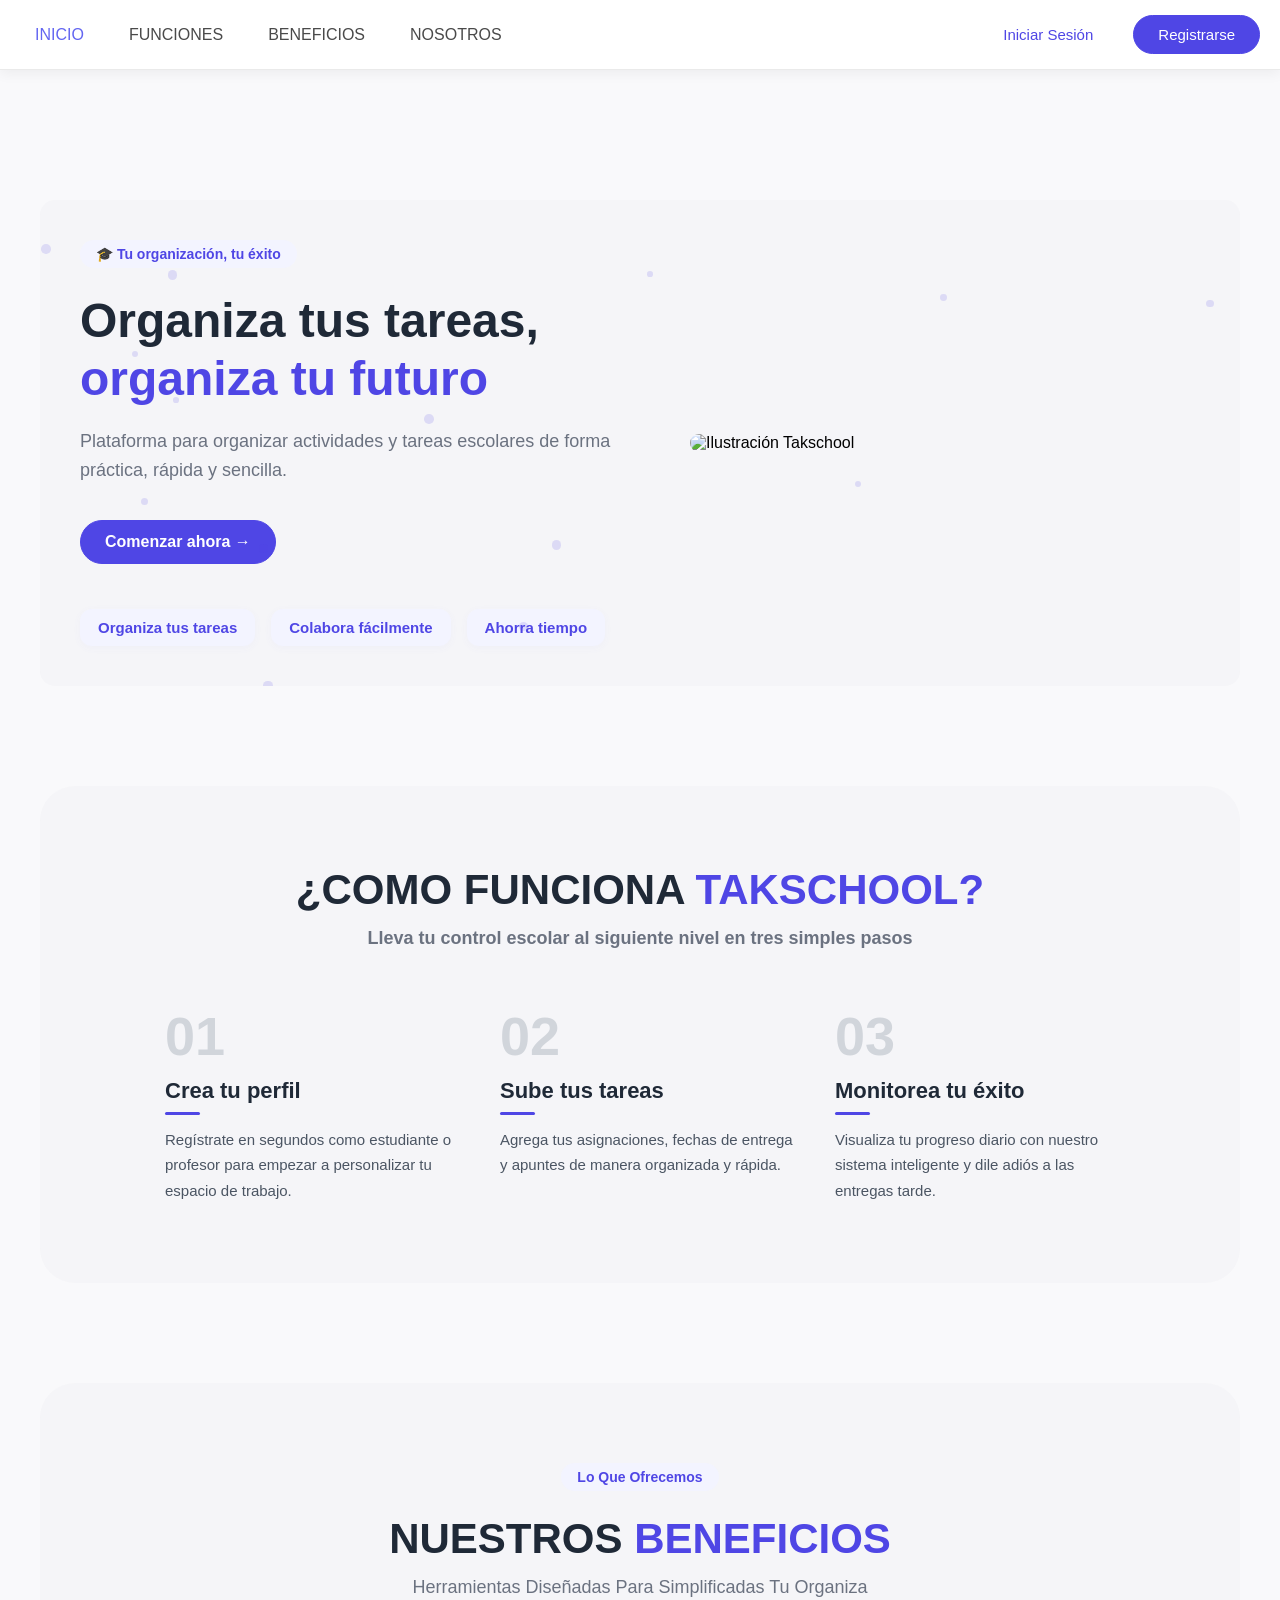
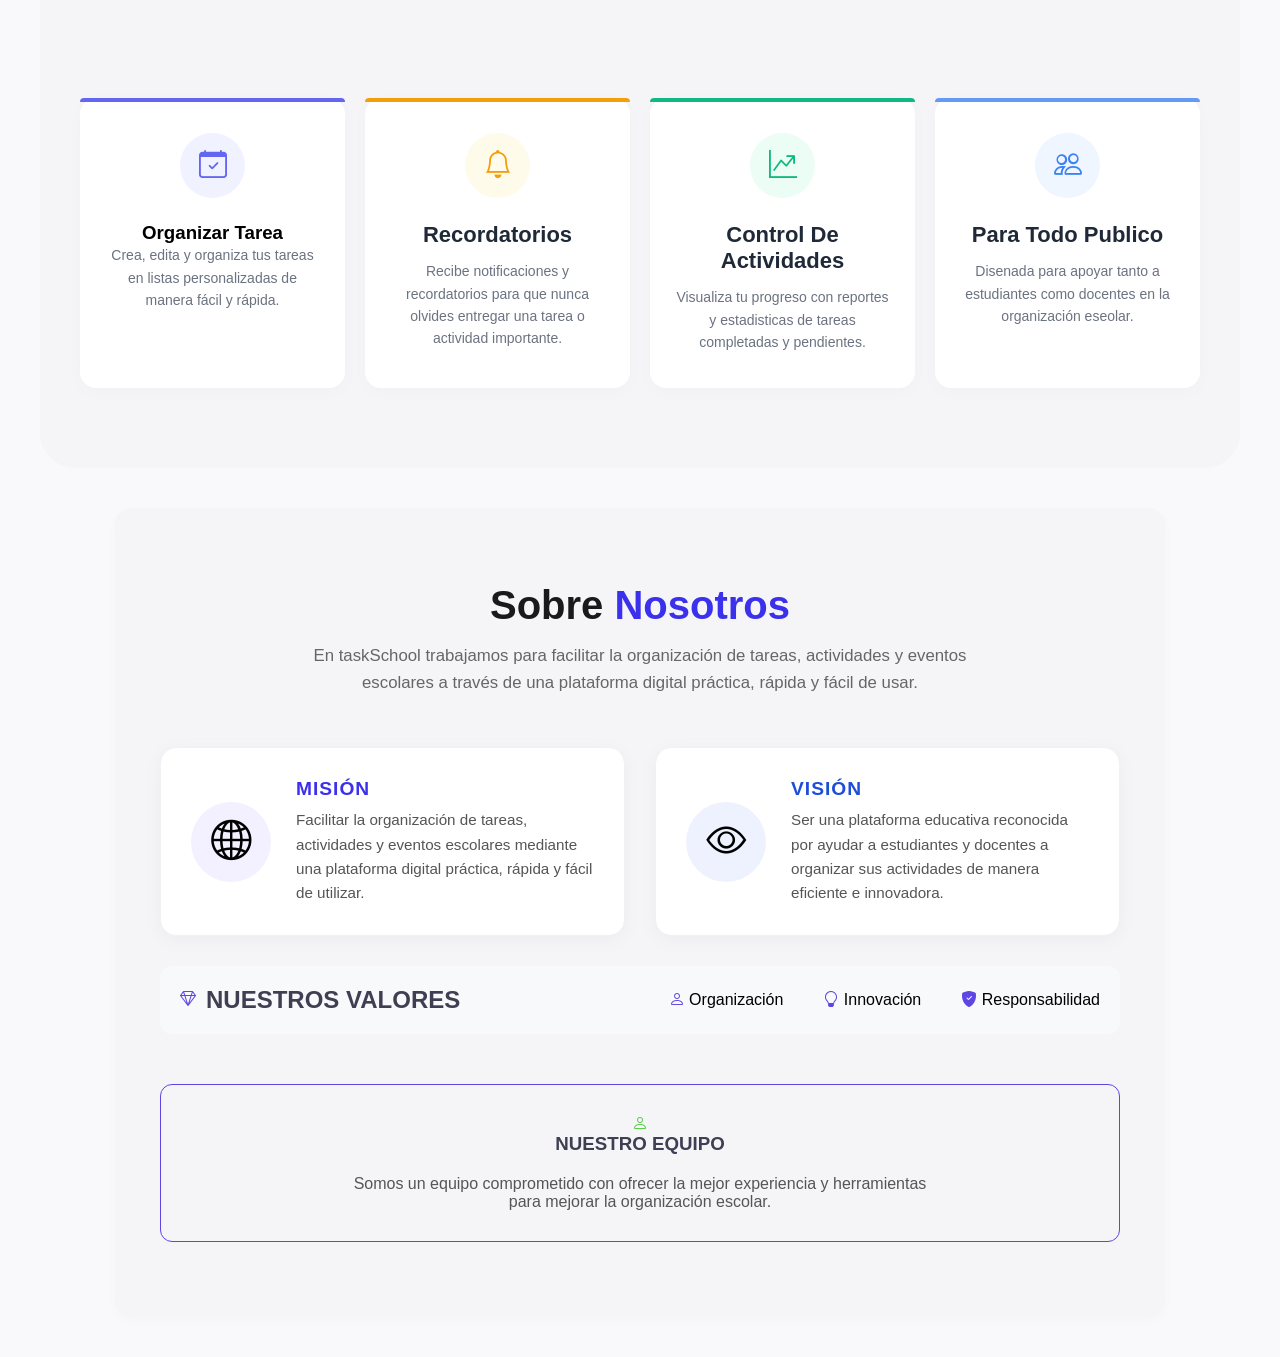
==== index.html @ 9f0e366b "Add files via upload" ====
<!DOCTYPE html>
<html lang="en">
<head>
    <meta charset="UTF-8">
    <meta name="viewport" content="width, initial-scale=1.0">
    <title>Takschool</title>
    <link rel="stylesheet" href="https://cdn.jsdelivr.net/npm/bootstrap-icons@1.11.3/font/bootstrap-icons.min.css">
    <link rel="stylesheet" href="style.css">
</div>
</div>
</head>

<body>

<nav class="navegador">
<ul class="menu-central">
  <li><a href="#inicio">INICIO</a></li> 
    <li><a href="#funciones">FUNCIONES</a></li>
    <li><a href="#beneficios">BENEFICIOS</a></li>
      <li><a href="#nosotros">NOSOTROS</a></li>
  </ul>

  <div class="botones-derecha">
<div class="botones-derecha">
  <a href="autenticacion.html" class="btn-login">Iniciar Sesión</a>
  <a href="autenticacion.html#registro" class="btn-registro">Registrarse</a>
</div>

  </div>
</nav>

<section class="columna-izquierda" style="display: flex; flex-direction: row; align-items: center; justify-content: space-between; gap: 40px; max-width: 1200px; margin: 130px auto 50px auto; padding: 40px;">
  <div class="texto-accion" style="flex: 1; max-width: 550px;">
    <div class="contenido">
      <span>🎓 Tu organización, tu éxito</span>
    </div>
    <h1 class="titulo">Organiza tus tareas, <br><span class="titulo-resaltado">organiza tu futuro</span></h1>
    <p class="Descripcion-general">Plataforma para organizar actividades y tareas escolares de forma práctica, rápida y sencilla.</p>
    
    <div class="boton">
      <a href="#" class="btn-registro" style="background-color: #4f46e5; color: white; padding: 12px 24px; border-radius: 8px; text-decoration: none; font-weight: 600; margin-right: 15px;">Comenzar ahora →</a>
    </div>

    <div class="beneficios">
      <div class="beneficio-item">Organiza tus tareas</div>
      <div class="beneficio-item">Colabora fácilmente</div>
      <div class="beneficio-item">Ahorra tiempo</div>
    </div>
  </div>

 <div class="columna-derecha-imagen" style="flex: 1; max-width: 600px; width: 100%; display: flex; justify-content: center;">
    <img src="img/imagen.jpeg" alt="Ilustración Takschool" style="width: 110%; height: auto; object-fit: contain; border-radius: 24px;">
  </div>

</section>
  </div>
 </div>
</p>
</main>

<section class="funcionamiento-seccion" id="funciones">
  <div class="funcionamiento-encabezado">
  <h2 class="funcionamiento-titulo"> ¿COMO FUNCIONA <span class="morado"> TAKSCHOOL?</span><h2>
  <p class="funcionamiento-subtitulo">Lleva tu control escolar al siguiente nivel en tres simples pasos</p>
</div>

<div class="cuadra-pasos">

<div class="tarjeta-paso">
  <span class="numero-fondo">01</span>
<h3>Crea tu perfil</h3>
<p>Regístrate en segundos como estudiante o profesor para empezar a personalizar tu espacio de trabajo.</p>
</div>

<div class="tarjeta-paso">
  <span class="numero-fondo">02</span>
  <h3>Sube tus tareas</h3>
  <p>Agrega tus asignaciones, fechas de entrega y apuntes de manera organizada y rápida.</p>
</div>

<div class="tarjeta-paso">
  <span class="numero-fondo">03</span>
  <h3>Monitorea tu éxito</h3>
  <p>Visualiza tu progreso diario con nuestro sistema inteligente y dile adiós a las entregas tarde.</p>
</div>

</div>
</section>



<section class="beneficios-seccion" id="beneficios">
  <div class="beneficio-encabezado">
    <div class="contenido">Lo Que Ofrecemos</div>
  <h2 class="beneficio-titulo"> NUESTROS <span class="azul-resaltado"> BENEFICIOS </span></h2>
  <p class="beneficio-subtitulo">Herramientas Diseñadas Para Simplificadas Tu Organiza</a></p>
</div>


  <div class="cuadros-beneficios">

<div class="tarjeta-beneficio borde-morado">
  <div class="b-icono bg-morado-claro"><i class="bi bi-calendar-check"></i></div>
  <span class="titulo-beneficio"><h3>Organizar Tarea</h3></span>
<p>Crea, edita y organiza tus tareas en listas personalizadas de manera fácil y rápida.</p>
</div>

<div class="tarjeta-beneficio borde-amarillo">
  <div class="b-icono bg-amarillo-claro"><i class="bi bi-bell"></i></div>
<span class="titulo-beneficios">
  <h3>Recordatorios</h3></span>
  <p>Recibe notificaciones y recordatorios para que nunca olvides entregar una tarea o actividad importante.</p>
</div>

<div class="tarjeta-beneficio borde-verde">
  <div class="b-icono bg-verde-claro"><i class="bi bi-graph-up-arrow"></i></div>
  <span class="titulo-beneficios">
  <h3>Control De Actividades </h3></span>
  <p>Visualiza tu progreso con reportes y estadisticas de tareas completadas y pendientes.</p>
</div>

<div class="tarjeta-beneficio borde-celeste">
  <div class="b-icono bg-azul-claro"><i class="bi bi-people"></i></div>
  <span class="titulo-beneficios">
  <h3>Para Todo Publico </h3></span>
  <p>Disenada para apoyar tanto a estudiantes como docentes en la organización eseolar.</p>
</div>
</div>
</div>
</section>
</div>

<div class="mi-caja-gris">
<section class="nosotros-seccion" id="nosotros"> 
    

    <div class="nosotros-encabezado"> 
        <h2 class="nosotros-titulo">Sobre <span class="azul-fuerte">Nosotros</span></h2> 
        <p class="nosotros-subtitulo">En taskSchool trabajamos para facilitar la organización de tareas, actividades y eventos escolares a través de una plataforma digital práctica, rápida y fácil de usar.</p> 
    </div> 

    <div class="bloque-mv">

        <div class="tarjeta-mv"> 
            <div class="icono-contenedor morado-bg">
                <div class="🌐"><i class="bi bi-globe2"  style="font-size: 40px;"></i></div>
            </div>
            <div class="contenido-mv">
                <h3>MISIÓN</h3> 
                <p>Facilitar la organización de tareas, actividades y eventos escolares mediante una plataforma digital práctica, rápida y fácil de utilizar.</p> 
            </div>
        </div> 

        <div class="tarjeta-mv"> 
            <div class="icono-contenedor azul-bg">
                <div class="👁️"><i class="bi bi-eye"  style="font-size: 40px; "></i></div>
            </div>
            <div class="contenido-mv">
                <h3>VISIÓN</h3> 
                <p>Ser una plataforma educativa reconocida por ayudar a estudiantes y docentes a organizar sus actividades de manera eficiente e innovadora.</p> 
            </div>
        </div> 
    </div>

<div class="valores-card">
  
  <div class="valores-titulo-contenedor">
  <i class="bi bi-gem" style="color: #5c46e4"></i>
  <h2 class="valores-texto" style="color: #3e3f52">NUESTROS VALORES</h2>
</div>


  <div class="valores-lista">
    <div class="🧒">
      <i class="bi bi-person" style="color: #5c46e4"></i>
      <span>Organización</span>
    </div>
    <div class="💡">
      <i class="bi bi-lightbulb" style="color: #5c46e4"></i>
      <span>Innovación</span>
    </div>
    <div class="🛡️">
      <i class="bi bi-shield-fill-check" style="color: #5c46e4" ></i >
      <span>Responsabilidad</span>
    </div>
  </div>

</div>

<div class="equipo-card-principal">
  <div class="🧒">
    <i class="bi bi-person" style="color: #5c4"></i>
    <h3 class="texto" style="color: #3e3f52">NUESTRO EQUIPO</h3>
  </div>
  <p class="equipo-descripcion">
    Somos un equipo comprometido con ofrecer la mejor experiencia y herramientas para mejorar la organización escolar.
  </p>
</div>
</div>
</section>
</section>

    <script src="script.js"></script>
    
</body>
</html>
---- style.css ----
* {
  margin: 0;
  padding: 0;
  box-sizing: border-box;
}

body {
  background-color: #f9f9fb;
  scroll-behavior: smooth;
  padding-top: 70px;
}

.navegador {
  width: 100%;
  height: auto;
  min-height: 70px;
  background-color: #ffffff;
  border-bottom: 1px solid #eaeaea;
  display: flex;
  align-items: center;
  justify-content: flex-end;
  font-family: 'Inter', sans-serif;
  position: fixed;
  top: 0;
  left: 0;
  z-index: 1000;
  box-shadow: 0 4px 12px rgba(0, 0, 0, 0.05);
  flex-wrap: wrap;
  padding: 10px 20px;
}

.menu-central {
  list-style: none;
  display: flex;
  gap: 15px;
  margin-right: auto;
  position: relative;
  flex-wrap: wrap;
}

.menu-central li a {
  display: block;
  color: #4a4a4a;
  font-size: 16px;
  font-weight: 500;
  text-decoration: none;
  padding: 10px 15px;
  transition: color 0.2s ease;
}

.menu-central li.activo a {
  color: #6366f1 !important;
}
.menu-central li a:hover {
  color: #4f3cff;
}

.menu-central::after {
  content: '';
  position: absolute;
  bottom: -12px;
  height: 3px;
  background-color: #6366f1;
  border-radius: 2px;
  animation: moverLineaMorada linear both;
  animation-timeline: scroll(root);
}


.botones-derecha {
  display: flex;
  gap: 16px;
  align-items: center;
  flex-shrink: 0;
}

.botones-derecha a {
  text-decoration: none;
  font-size: 15px;
  font-weight: 500;
  padding: 10px 24px;
  font-family: 'Inter', sans-serif;
  white-space: nowrap;
  transition: all 0.2s ease-in-out;
}

.btn-login {
  color: #4f46e5;
  background-color: #ffffff;
  border-radius: 8px;
}

.btn-login:hover {
  border-color: #4f46e5;
  background-color: #f8fafc;
}

.btn-registro {
  color: #ffffff !important;
  background-color: #4f46e5 !important;
  border: 1.5px solid #4f46e5;
  border-radius: 50px !important;
}

.btn-registro:hover {
  background-color: #4338ca !important;
  border-color: #4338ca;
}

.columna-izquierda {
  max-width: 1200px;
  margin: 130px auto 50px auto;
  padding: 40px;
  display: flex;
  align-items: center;
  justify-content: space-between;
  gap: 40px;
  font-family: 'Inter', sans-serif;
  border-radius: 15px;
  background-color: #d6d6d81f;
  flex-wrap: wrap;
}

.columna-izquierda img {
  width: 100%;
  max-width: 480px;
  height: auto;
  flex: 1 1 320px;
  min-width: 280px;
  object-fit: contain;
}

.texto-accion {
  flex: 1 1 300px;
  max-width: 550px;
  min-width: 280px;
}

.contenido {
  display: inline-flex;
  align-items: center;
  gap: 8px;
  background-color: #f3f4ff;
  color: #4f46e5;
  padding: 6px 16px;
  border-radius: 20px;
  font-size: 14px;
  font-weight: 600;
  margin-bottom: 24px;
}

.titulo {
  font-size: 48px;
  font-weight: 800;
  color: #1f2937;
  line-height: 1.2;
  margin-bottom: 20px;
}

.titulo-resaltado {
  color: #4f46e5;
}

.Descripcion-general {
  font-size: 18px;
  color: #6b7280;
  line-height: 1.6;
  margin-bottom: 35px;
}

.boton {
  display: flex;
  gap: 16px;
  margin-bottom: 45px;
  flex-wrap: wrap;
}

.boton a {
  text-decoration: none;
  font-size: 16px;
  font-weight: 600;
  padding: 12px 28px;
  border-radius: 8px;
  transition: all 0.2s ease;
}

.boton-conocer {
  display: inline-block;
  background-color: white;
  color: #4f46e5;
  border: 1.5px solid #d1d5db;
  border-radius: 8px;
  padding: 12px 28px;
  text-decoration: none;
  font-weight: 600;
  transition: all 0.2s ease;
}

.boton-conocer:hover {
  border-color: #4f46e5;
  background-color: #f8fafc;
}

.beneficios {
  display: flex;
  flex-direction: row;
  flex-wrap: wrap;
  gap: 16px;
  margin-top: 35px;
}

.beneficio-item {
  display: flex;
  align-items: center;
  gap: 10px;
  justify-content: center;
  background-color: #f3f4ff;
  padding: 10px 18px;
  border-radius: 12px;
  font-size: 15px;
  color: #4f46e5;
  font-weight: 600;
  font-family: 'Inter', sans-serif;
  box-shadow: 0 2px 8px rgba(99, 102, 241, 0.04);
}

.beneficio-item img {
  width: 88px;
  object-fit: contain;
  flex-shrink: 0;
}

.funcionamiento-seccion,
.beneficios-seccion {
  width: 100%;
  max-width: 1200px;
  margin: 100px auto 0 auto;
  background-color: #d6d6d81f;
  padding: 80px 40px;
  font-family: 'Inter', sans-serif;
  display: flex;
  flex-direction: column;
  align-items: center;
  border-radius: 35px;
}

.funcionamiento-encabezado,
.beneficio-encabezado {
  width: 100%;
  max-width: 800px;
  text-align: center;
  margin-bottom: 60px;
}

.funcionamiento-titulo,
.beneficio-titulo {
  font-size: 42px;
  font-weight: 800;
  color: #1f2937;
  margin-bottom: 14px;
  text-align: center;
}

.funcionamiento-titulo .morado,
.beneficio-titulo .azul-resaltado {
  color: #4f46e5;
}

.funcionamiento-subtitulo,
.beneficio-subtitulo {
  font-size: 18px;
  color: #6b7280;
  text-align: center;
}

.cuadra-pasos {
  width: 100%;
  max-width: 950px;
  margin: 0 auto;
  display: flex;
  flex-wrap: wrap;
  gap: 40px;
  justify-content: center;
}

.tarjeta-paso {
  flex: 1 1 280px;
  max-width: 340px;
  background-color: transparent;
  text-align: left;
}

.tarjeta-paso:nth-child(3) {
  flex-grow: 0;
}

.numero-fondo {
  display: block;
  font-size: 54px;
  font-weight: 900;
  color: #d1d5db;
  line-height: 1;
  margin-bottom: 15px;
  font-family: 'montserrat', sans-serif;
}

.tarjeta-paso h3 {
  font-size: 22px;
  font-weight: 700;
  color: #1f2937;
  margin-bottom: 12px;
}

.tarjeta-paso h3::after {
  content: '';
  display: block;
  width: 35px;
  height: 3px;
  background-color: #4f46e5;
  border-radius: 2px;
  margin-top: 8px;
}

.tarjeta-paso p {
  font-size: 15px;
  color: #4b5563;
  line-height: 1.7;
}

.cuadros-beneficios {
  width: 100%;
  max-width: 100%;
  display: flex;
  justify-content: center;
  align-items: stretch;
  gap: 20px;
  margin-top: 40px;
  flex-wrap: wrap;
}

.tarjeta-beneficio {
  flex: 1 1 250px;
  background-color: #ffffff;
  border-radius: 16px;
  padding: 35px 24px;
  text-align: center;
  box-shadow: 0 4px 20px rgba(0, 0, 0, 0.02);
  display: flex;
  flex-direction: column;
  align-items: center;
  position: relative;
  transition: transform 0.3s ease, box-shadow 0.3s ease;
}

.tarjeta-beneficio:hover {
  transform: translateY(-6px);
  box-shadow: 0 12px 30px rgba(0, 0, 0, 0.06);
}

.tarjeta-beneficio::before {
  content: '';
  position: absolute;
  top: 0;
  left: 0;
  width: 100%;
  height: 4px;
  border-top-left-radius: 16px;
  border-top-right-radius: 16px;
}

.borde-morado::before { background-color: #6366f1; }
.borde-amarillo::before { background-color: #f59e0b; }
.borde-verde::before { background-color: #10b981; }
.borde-celeste::before { background-color: #639af3; }

.b-icono {
  width: 65px;
  height: 65px;
  border-radius: 50%;
  display: flex;
  align-items: center;
  justify-content: center;
  font-size: 28px;
  margin-bottom: 24px;
}

.bg-morado-claro { background-color: #f0f2ff; color: #6366f1; }
.bg-amarillo-claro { background-color: #fffbeb; color: #f59e0b; }
.bg-verde-claro { background-color: #ecfdf5; color: #10b981; }
.bg-azul-claro { background-color: #eff6ff; color: #3b82f6; }

.titulo-beneficios h3 {
  font-size: 22px;
  font-weight: 700;
  color: #1f2937;
  margin-bottom: 12px;
}

.tarjeta-beneficio p {
  font-size: 14px;
  color: #6b7280;
  line-height: 1.6;
}

.azul-resaltado {
  color: #4f46e5;
}

@media (max-width: 768px) {
  .navegador {
    justify-content: center;
    flex-direction: column;
    gap: 12px;
    padding: 15px 10px;
  }
  
  .menu-central {
    margin-right: 0;
    justify-content: center;
    gap: 8px;
  }

  .menu-central li a {
    font-size: 14px;
    padding: 8px 10px;
  }

  .botones-derecha {
    width: 100%;
    justify-content: center;
    gap: 10px;
  }

  .botones-derecha a {
    padding: 8px 16px;
    font-size: 14px;
  }

  body {
    padding-top: 140px;
  }

  .columna-izquierda {
    flex-direction: column-reverse;
    text-align: center;
    margin: 30px auto;
    padding: 24px 15px;
    gap: 24px;
  }

  .columna-izquierda img {
    flex: 1 1 auto;
    max-width: 85%;
  }

  .titulo {
    font-size: 28px;
    margin-bottom: 15px;
  }

  .Descripcion-general {
    font-size: 15px;
    margin-bottom: 25px;
  }

  .boton {
    justify-content: center;
    margin-bottom: 25px;
    gap: 10px;
  }

  .boton a, .boton-conocer {
    padding: 10px 20px;
    font-size: 14px;
    flex: 1 1 140px;
    text-align: center;
  }

  .beneficios {
    justify-content: center;
    gap: 10px;
  }

  .beneficio-item {
    font-size: 13px;
    padding: 8px 12px;
  }

  .funcionamiento-seccion,
  .beneficios-seccion {
    margin-top: 40px;
    padding: 40px 15px;
  }

  .funcionamiento-titulo,
  .beneficio-titulo {
    font-size: 26px;
  }

  .funcionamiento-encabezado,
  .beneficio-encabezado {
    margin-bottom: 35px;
  }

  .cuadra-pasos {
    gap: 30px;
  }

  .tarjeta-paso,
  .tarjeta-paso:nth-child(3) {
    text-align: center;
  }

  .tarjeta-paso h3::after {
    margin: 8px auto 0 auto;
  }
}
.nosotros-seccion {
    font-family: 'Segoe UI', Tahoma, Geneva, Verdana, sans-serif;
    max-width: 1100px;
    margin: 0 auto;
    padding: 40px 20px;
    display: flex;
    flex-direction: column;
    gap: 30px;
}

/* --- ENCABEZADO --- */
.nosotros-encabezado {
    text-align: center;
    max-width: 700px;
    margin: 0 auto 20px auto;
}

.nosotros-titulo {
    font-size: 2.5rem;
    color: #1a1a1a;
    font-weight: 700;
    margin-bottom: 15px;
}

.azul-fuerte {
    color: #3b30eb;
}

.nosotros-subtitulo {
    color: #666;
    line-height: 1.6;
    font-size: 1.05rem;
}

.bloque-mv {
    display: grid;
    grid-template-columns: 1fr 1fr;
    gap: 30px;
}

.tarjeta-mv {
    background-color: #ffffff;
    border-radius: 16px;
    padding: 30px;
    display: flex;
    align-items: center;
    gap: 25px;
    box-shadow: 0 4px 20px rgba(0, 0, 0, 0.04);
    border: 1px solid #f0f0f5;
}

.icono-contenedor {
    width: 80px;
    height: 80px;
    border-radius: 50%;
    display: flex;
    align-items: center;
    justify-content: center;
    flex-shrink: 0;
}

.morado-bg { background-color: #f3f0ff; }
.azul-bg { background-color: #eef2ff; }

.icono-grande {
    width: 40px;
    height: 40px;
}

.contenido-mv h3 {
    font-size: 1.2rem;
    letter-spacing: 1px;
    margin-bottom: 8px;
    font-weight: 700;
}

.tarjeta-mv:nth-child(1) h3 { color: #3b30eb; }
.tarjeta-mv:nth-child(2) h3 { color: #1d4ed8; } 

.contenido-mv p {
    color: #555;
    font-size: 0.95rem;
    line-height: 1.6;
}

.tarjeta-valores {
    background-color: #ffffff;
    border-radius: 16px;
    padding: 25px 40px;
    display: flex;
    align-items: center;
    justify-content: space-between;
    box-shadow: 0 4px 20px rgba(0, 0, 0, 0.04);
    border: 1px solid #f0f0f5;
}

.valores-titulo {
    display: flex;
    align-items: center;
    gap: 15px;
}

.icono-valores-principal {
    background-color: #f3f0ff;
    padding: 10px;
    border-radius: 10px;
    display: flex;
}

.valores-titulo h2 {
    font-size: 1.2rem;
    color: #1a1a3a;
    font-weight: 700;
    letter-spacing: 0.5px;
}

.valores-lista {
    display: flex;
    gap: 40px;
}

.valor-item {
    display: flex;
    align-items: center;
    gap: 10px;
    color: #333;
    font-weight: 500;
}

.tarjeta-equipo {
    background-color: #f8fafc;
    border-radius: 16px;
    padding: 35px;
    text-align: center;
    border: 1px dashed #e2e8f0;
}

.equipo-encabezado {
    display: flex;
    align-items: center;
    justify-content: center;
    gap: 12px;
    margin-bottom: 15px;
}

.equipo-encabezado h2 {
    font-size: 1.3rem;
    color: #0f172a;
    font-weight: 700;
    letter-spacing: 0.5px;
}

.tarjeta-equipo p {
    color: #64748b;
    max-width: 600px;
    margin: 0 auto;
    line-height: 1.6;
    font-size: 0.95rem;
}

@media (max-width: 768px) {
    .bloque-mv {
        grid-template-columns: 1fr; 
    }
    .tarjeta-valores {
        flex-direction: column;
        gap: 20px;
        text-align: center;
    }
    .valores-lista {
        flex-direction: column;
        gap: 15px;
        align-items: flex-start;
    }
}

.valores-card {
  display: flex;
  align-items: center; 
  justify-content: space-between;
  background-color: #f8f9fa; 
  padding: 20px;
  border-radius: 12px;
  margin-bottom: 20px;
}

.valores-titulo {
  display: flex;
  align-items: center;
  gap: 15px;
}

.valores-titulo i {
  font-size: 24px;
  color: #5c46e4;
}

.valores-titulo h2 {
  font-size: 18px;
  font-weight: bold;
  margin: 0;
  color: #1a1a2e;
}

.valores-lista {
  display: flex; 
  gap: 40px; 
}

.valor-item {
  display: flex;
  align-items: center;
  gap: 10px;
}

.valor-item i {
  font-size: 20px; 
  color: #5c46e4; 
}

.valor-item span {
  font-size: 16px;
  color: #4a4a4a;
}
.valores-titulo-contenedor {
  display: flex;     
  align-items: center;
  gap: 10px;          
}

.valores-texto {
  margin: 0; 
}

.equipo-card-principal {
  display: flex;
  flex-direction: column;
  align-items: center;    
  justify-content: center;
  text-align: center;     
  gap: 20px;              
  padding: 30px;
  border: 1px solid #5c46e4; 
  border-radius: 12px;
}

.equipo-encabezado {
  display: flex;
  flex-direction: column;
  align-items: center;    
  gap: 8px;             
}

.equipo-encabezado h3 {
  margin: 0;
  font-weight: bold;
}

.equipo-descripcion {
  max-width: 600px;      
  margin: 0;
  color: #555;          
}
.mi-caja-gris {
  background-color: #d6d6d81f !important;
  border-radius: 16px !important;
  padding: 35px 25px !important;
  max-width: 1050px !important;
  margin: 40px auto !important;
  box-shadow: 0 4px 12px rgba(0,0,0,0.02) !important;
}
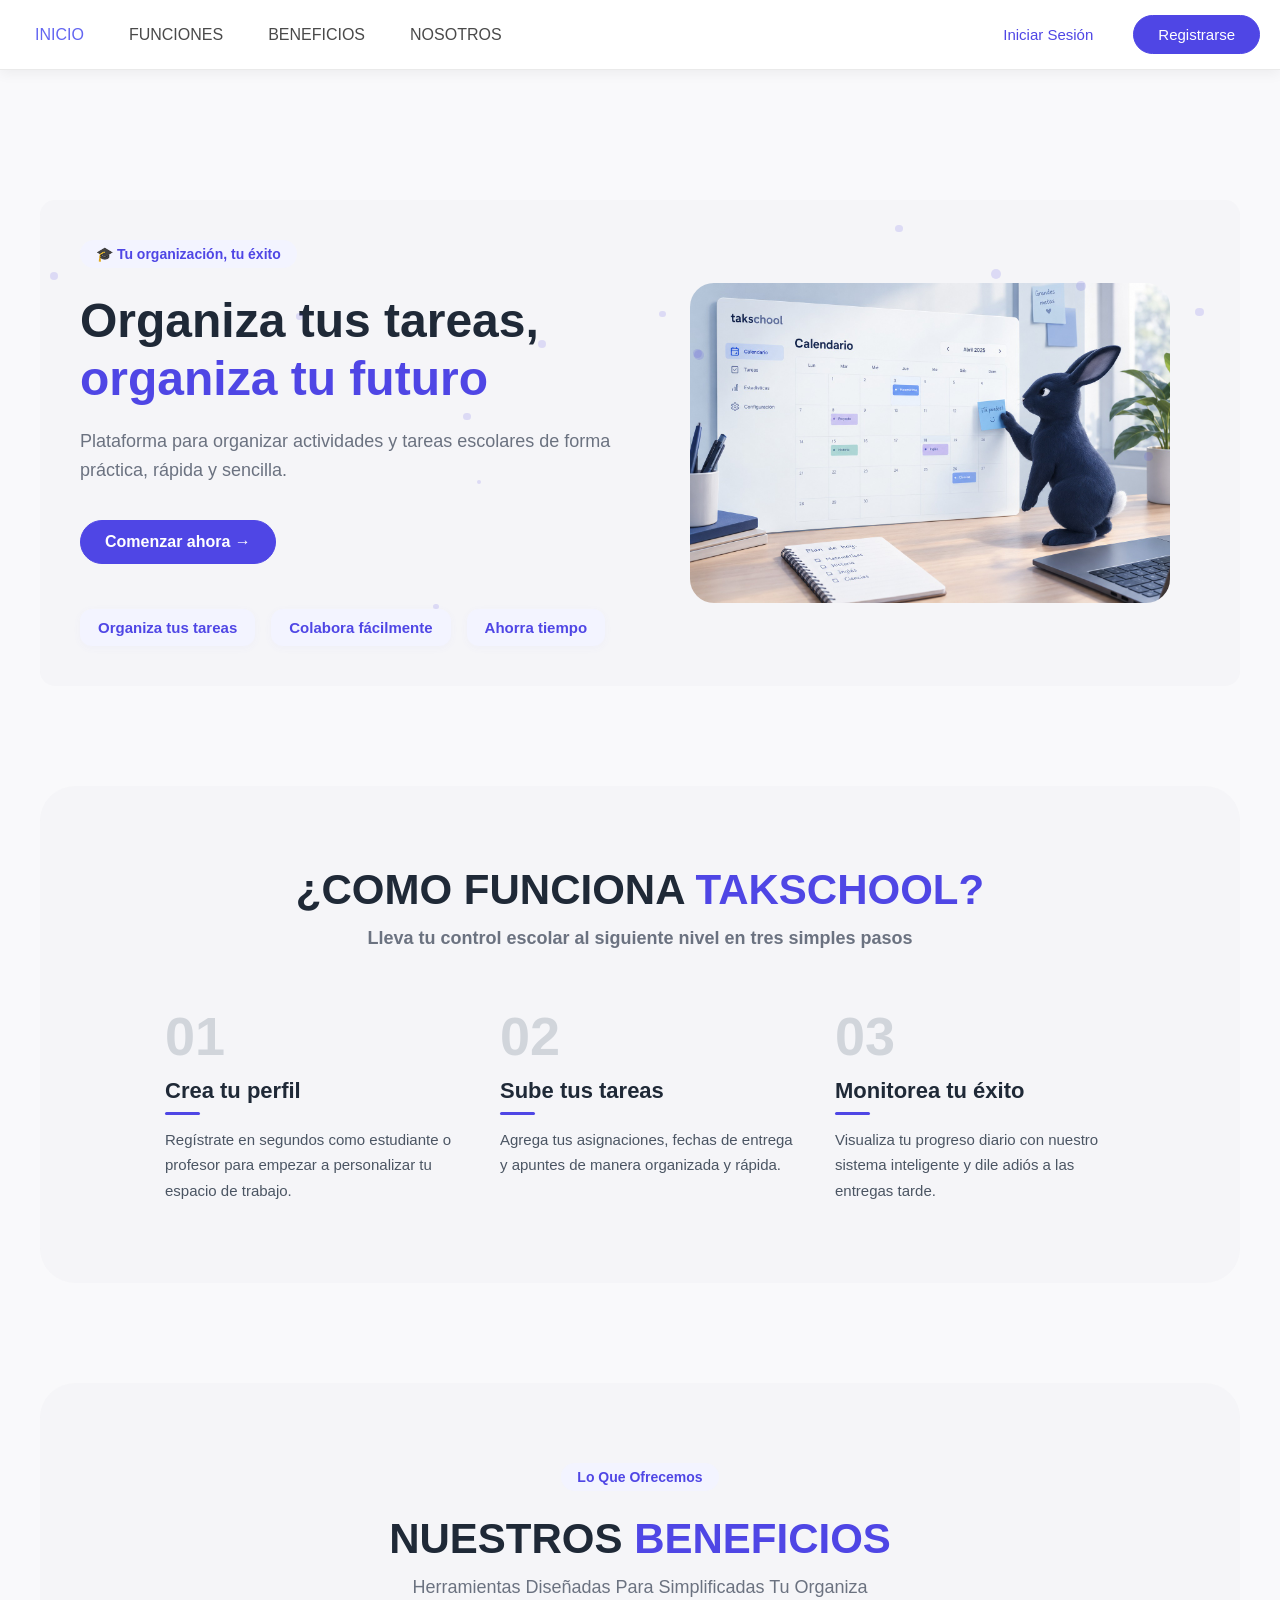
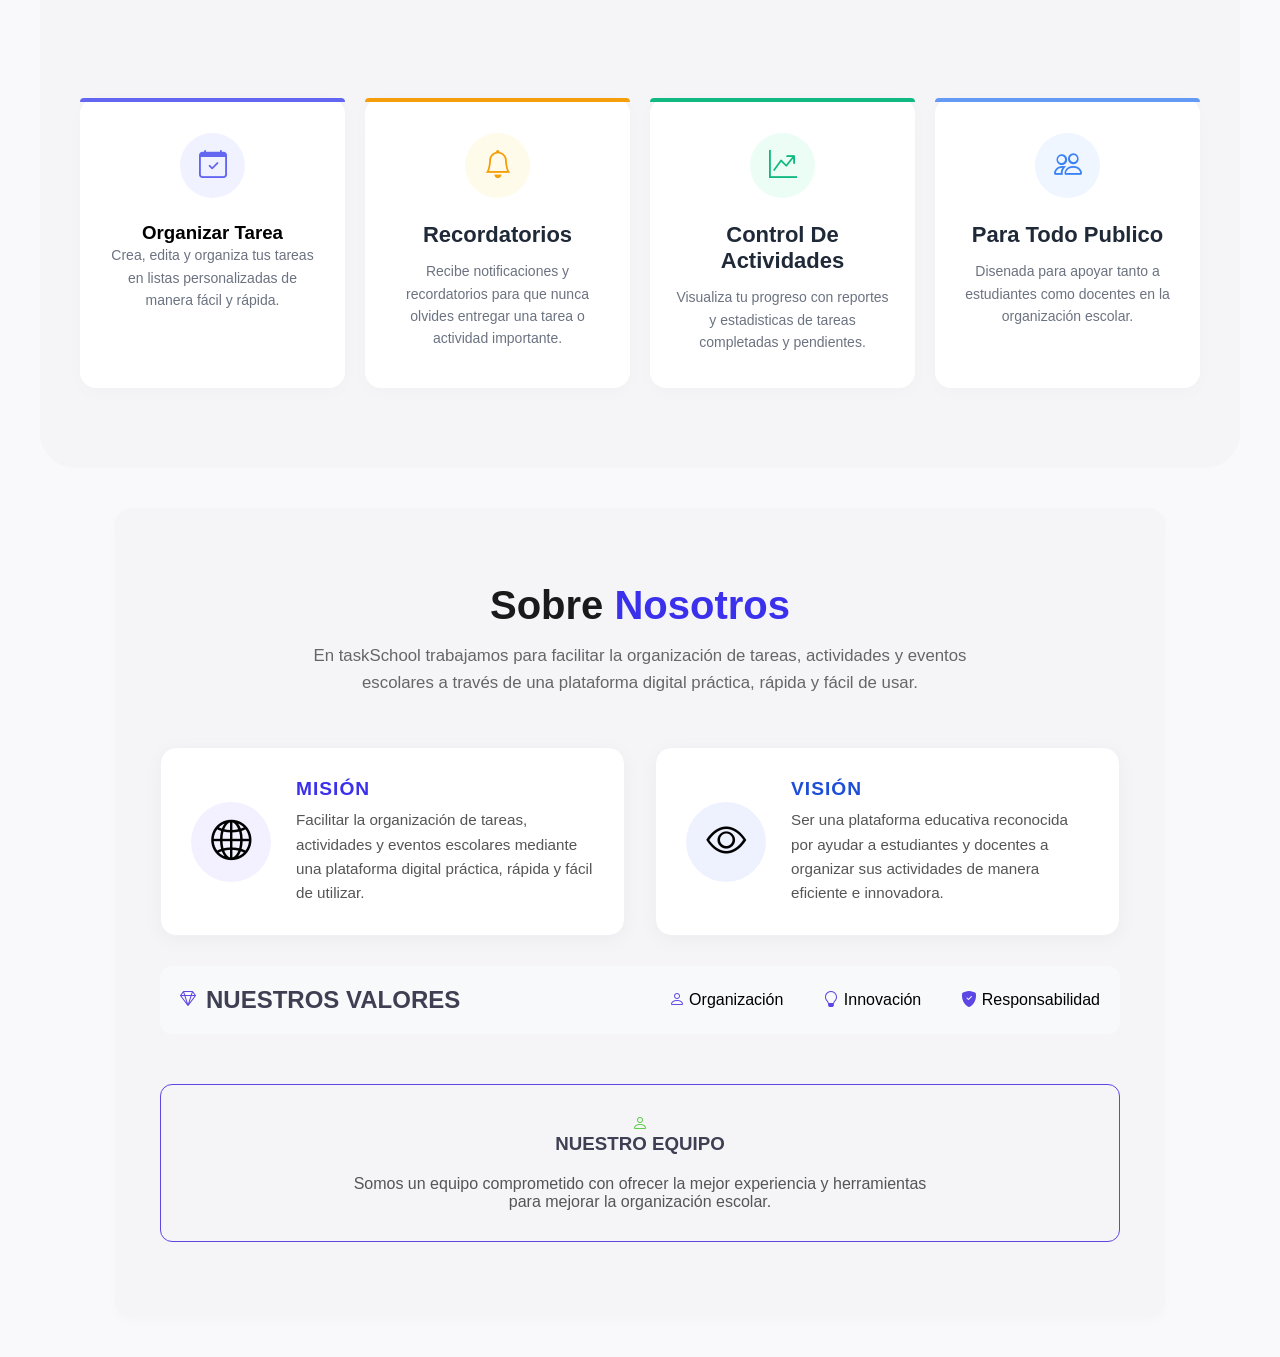
==== commit 42c345f7: "Fix HTML encoding issues in index.html" ====
--- a/index.html
+++ b/index.html
@@ -123,7 +123,7 @@
   <div class="b-icono bg-azul-claro"><i class="bi bi-people"></i></div>
   <span class="titulo-beneficios">
   <h3>Para Todo Publico </h3></span>
-  <p>Disenada para apoyar tanto a estudiantes como docentes en la organización eseolar.</p>
+  <p>Disenada para apoyar tanto a estudiantes como docentes en la organización escolar.</p>
 </div>
 </div>
 </div>
@@ -203,4 +203,4 @@
     <script src="script.js"></script>
     
 </body>
-</html> +</html> 
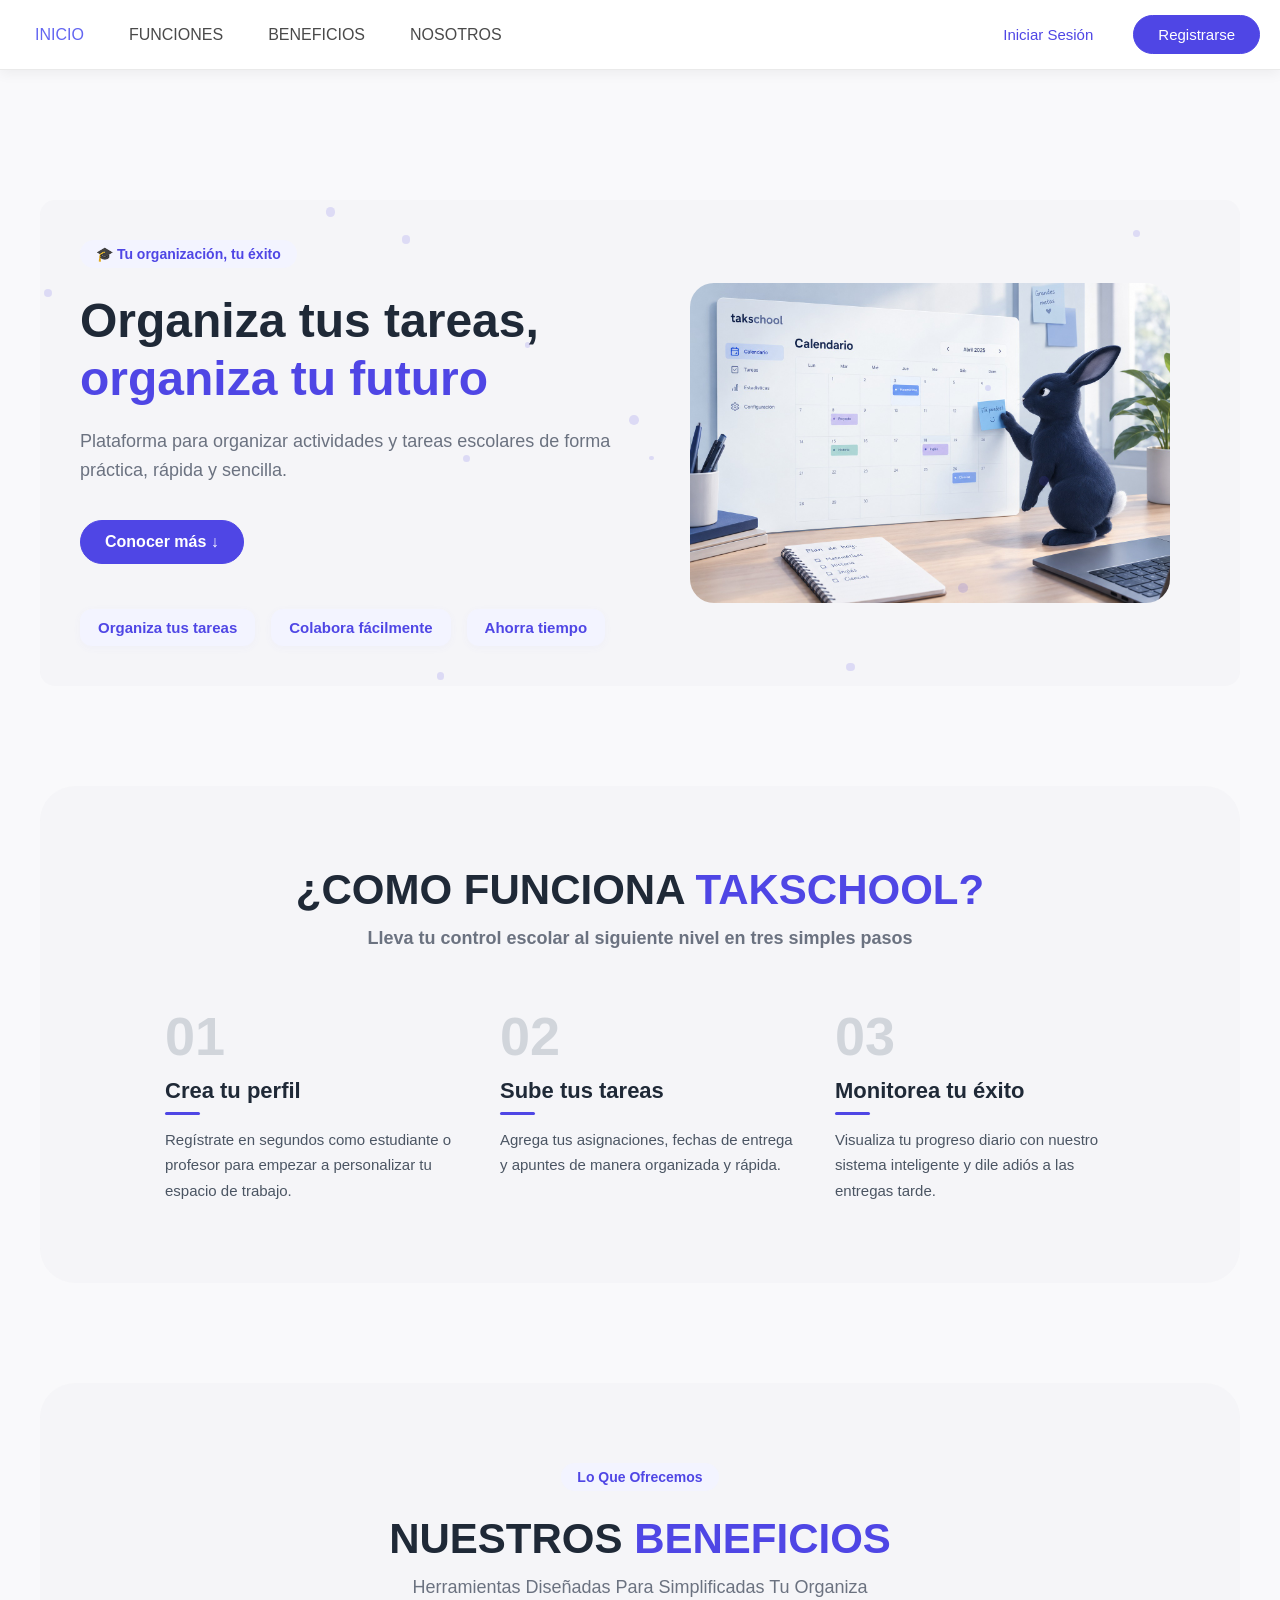
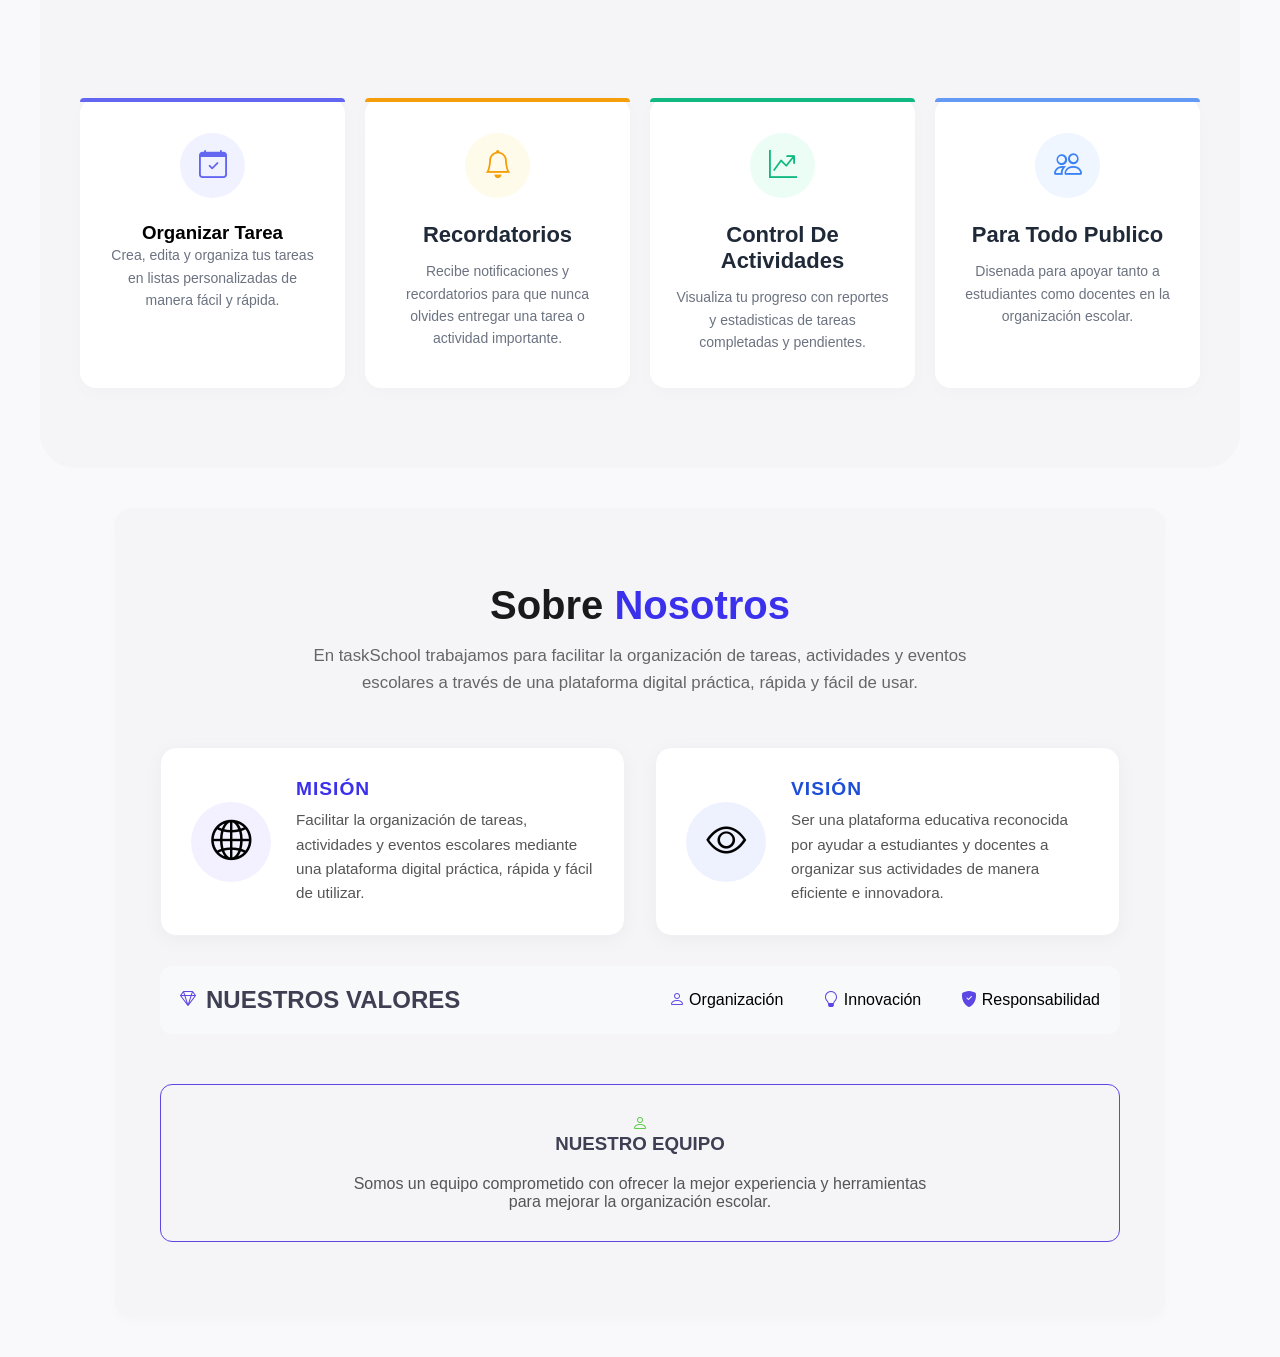
==== commit 8a8a9f46: "Fix HTML structure and content formatting" ====
--- a/index.html
+++ b/index.html
@@ -38,7 +38,7 @@
     <p class="Descripcion-general">Plataforma para organizar actividades y tareas escolares de forma práctica, rápida y sencilla.</p>
     
     <div class="boton">
-      <a href="#" class="btn-registro" style="background-color: #4f46e5; color: white; padding: 12px 24px; border-radius: 8px; text-decoration: none; font-weight: 600; margin-right: 15px;">Comenzar ahora →</a>
+      <a href="#" class="btn-registro" style="background-color: #4f46e5; color: white; padding: 12px 24px; border-radius: 8px; text-decoration: none; font-weight: 600; margin-right: 15px;">Conocer más  ↓ </a>
     </div>
 
     <div class="beneficios">
